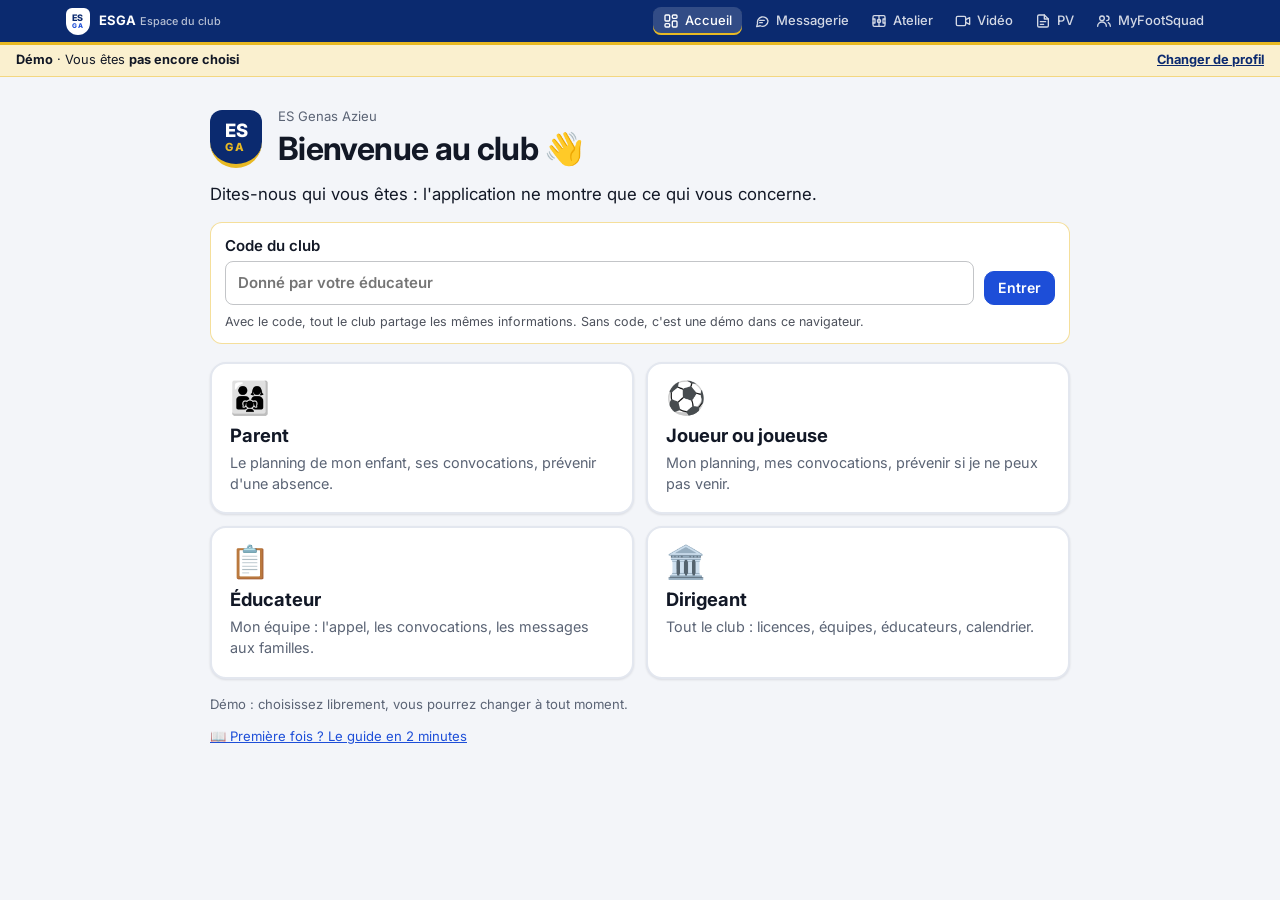
==== index.html @ 2543b4f4 "Convocation générale, sans postes : l'entraîneur les décide le jour même Co-Authored-By: Claude Opus" ====
<!doctype html>
<html lang="fr">
<head>
  <meta charset="utf-8">
  <meta name="viewport" content="width=device-width, initial-scale=1, viewport-fit=cover">
  <meta name="theme-color" content="#0b2a6f">
  <link rel="icon" href="data:image/svg+xml,%3Csvg xmlns=%22http://www.w3.org/2000/svg%22 viewBox=%220 0 64 64%22%3E%3Crect width=%2264%22 height=%2264%22 rx=%2214%22 fill=%22%230b2a6f%22/%3E%3Ctext x=%2232%22 y=%2241%22 font-family=%22Arial%22 font-weight=%22700%22 font-size=%2224%22 fill=%22white%22 text-anchor=%22middle%22%3EES%3C/text%3E%3C/svg%3E">
  <title>ESGA · Console du club</title>
  <script>
    // Anciens liens de la veille des PV (#semaine, #historique, #equipe/U17…) : renvoyés vers le module PV.
    (function () {
      const h = decodeURIComponent(location.hash.slice(1)), [page, id] = h.split("?")[0].split("/");
      const console_ = ["accueil", "bienvenue", "moi", "feuille", "calendrier", "equipes", "equipe", "licencies", "staff", "convocations", "convoc", "parametres"];
      if (h && (!console_.includes(page) || (page === "equipe" && id && !/-\d+$/.test(id)))) location.replace("pv.html" + location.hash);
    })();
  </script>
  <meta name="description" content="ES Genas Azieu : console du club, licenciés, éducateurs, équipes, calendrier, convocations et présences, au même endroit">
  <link rel="preconnect" href="https://fonts.googleapis.com"><link rel="preconnect" href="https://fonts.gstatic.com" crossorigin>
  <link rel="stylesheet" href="https://fonts.googleapis.com/css2?family=Inter:wght@400;500;600;700;800&display=swap">
  <link rel="stylesheet" href="commun/charte.css?v=2026-11-22s">
  <link rel="stylesheet" href="console/style.css?v=2026-11-22a">
  <script src="commun/modules.js?v=2026-11-22s" data-module="console" defer></script>
  <script src="commun/club.js?v=2026-11-22s"></script>
</head>
<body class="chargement">
  <div class="demo-bandeau">
    <span><b id="modeClub">Démo</b> · Vous êtes <b id="quiSuisJe"></b></span>
    <a class="changer-profil" href="#bienvenue">Changer de profil</a>
  </div>
  <div class="console">
    <nav class="menu" id="menu" aria-label="Sections"></nav>
    <main class="contenu" id="contenu" tabindex="-1"></main>
  </div>

  <div class="tiroir-fond" id="tiroirFond" hidden></div>
  <aside class="tiroir" id="tiroir" role="dialog" aria-modal="true" aria-labelledby="tiroirTitre" hidden>
    <header class="tiroir-tete"><h2 id="tiroirTitre"></h2><button class="icone" data-a="fermer" aria-label="Fermer">✕</button></header>
    <div class="tiroir-corps" id="tiroirCorps"></div>
  </aside>
  <div class="toast" id="toast" role="status" hidden></div>

  <script src="console/app.js?v=2026-11-23p"></script>
</body>
</html>
---- commun/charte.css ----
/* Charte graphique commune ESGA — partagée par tous les modules
   (accueil, Lecture des PV, Analyse vidéo, Atelier entraînements).
   Usage dans un module :
     <link rel="stylesheet" href="https://cintractbertrand.github.io/veille-esga-/commun/charte.css">
     <script src="https://cintractbertrand.github.io/veille-esga-/commun/modules.js" data-module="atelier" defer></script>
   Les variables --esga-* sont la référence : chaque module y relie ses propres couleurs.
   Les classes sont préfixées esga- pour ne rien casser dans les modules. */
:root {
  --esga-bleu: #1d4ed8;
  --esga-bleu-600: #1e40af;
  --esga-marine: #0b2a6f;
  --esga-or: #e8b923;
  --esga-or-fonce: #b88a00;
  --esga-vert: #16935f;
  --esga-rouge: #d42f26;
  --esga-fond: #f3f5f9;
  --esga-carte: #ffffff;
  --esga-carte-2: #f8f9fc;
  --esga-texte: #121826;
  --esga-gris: #5b6475;
  --esga-ligne: #e3e7ef;
  --esga-doux: #e8eefc;
  --esga-police: "Inter", system-ui, -apple-system, "Segoe UI", Roboto, sans-serif;
  --esga-rayon: 14px;
  --esga-ombre: 0 1px 2px rgba(16, 24, 40, .05), 0 1px 3px rgba(16, 24, 40, .06);
  --esga-ombre-l: 0 10px 28px rgba(16, 24, 40, .12);
  --esga-degrade: radial-gradient(1200px 400px at 85% -50%, rgba(255,255,255,.18), transparent 60%), linear-gradient(135deg, var(--esga-bleu) 0%, var(--esga-marine) 100%);
}
@media (prefers-color-scheme: dark) {
  :root:not([data-theme="light"]) {
    --esga-fond: #0c111c; --esga-carte: #151b29; --esga-carte-2: #1a2132; --esga-texte: #e9edf5;
    --esga-gris: #98a2b6; --esga-ligne: #263046; --esga-doux: #1a2747;
    --esga-ombre: 0 1px 2px rgba(0, 0, 0, .3); --esga-ombre-l: 0 10px 28px rgba(0, 0, 0, .4);
  }
}
:root[data-theme="dark"] {
  --esga-fond: #0c111c; --esga-carte: #151b29; --esga-carte-2: #1a2132; --esga-texte: #e9edf5;
  --esga-gris: #98a2b6; --esga-ligne: #263046; --esga-doux: #1a2747;
  --esga-ombre: 0 1px 2px rgba(0, 0, 0, .3); --esga-ombre-l: 0 10px 28px rgba(0, 0, 0, .4);
}

/* Bandeau commun : en haut de chaque module, inséré par modules.js */
.esga-bar { position: relative; z-index: 60; background: var(--esga-marine); border-bottom: 3px solid var(--esga-or); color: #fff; font: 500 13px/1.2 var(--esga-police); -webkit-font-smoothing: antialiased; }
.esga-bar * { box-sizing: border-box; }
.esga-bar-in { max-width: 1180px; margin: 0 auto; padding: 0 16px; height: 42px; display: flex; align-items: center; gap: 14px; }
.esga-bar a { color: #fff; text-decoration: none; }
.esga-accueil { display: flex; align-items: center; gap: 9px; font-weight: 700; white-space: nowrap; flex: 0 0 auto; }
.esga-accueil:hover .esga-nom { text-decoration: underline; text-underline-offset: 3px; }
.esga-blason { width: 24px; height: 27px; border-radius: 6px 6px 12px 12px; background: #fff; color: var(--esga-marine); display: inline-flex; flex-direction: column; align-items: center; justify-content: center; font-size: 9px; font-weight: 800; line-height: 1; letter-spacing: .02em; }
.esga-blason small { font-size: 6.5px; letter-spacing: .15em; color: var(--esga-bleu); margin-top: 1px; }
.esga-nom small { font-weight: 500; opacity: .7; margin-left: 4px; }
.esga-mods { display: flex; gap: 2px; margin-left: auto; overflow-x: auto; scrollbar-width: none; }
.esga-mods::-webkit-scrollbar { display: none; }
.esga-mods a { display: inline-flex; align-items: center; gap: 6px; padding: 6px 10px; border-radius: 8px; white-space: nowrap; opacity: .82; transition: background .15s, opacity .15s; }
.esga-mods a:hover { background: rgba(255,255,255,.12); opacity: 1; }
.esga-mods a[aria-current="page"] { background: rgba(255,255,255,.16); opacity: 1; box-shadow: inset 0 -2px 0 var(--esga-or); }
.esga-mods svg { width: 16px; height: 16px; flex: 0 0 auto; }
@media (max-width: 720px) {
  .esga-nom small { display: none; }
  .esga-mods a:not([aria-current="page"]) span { display: none; }
}
@media print { .esga-bar { display: none !important; } }

/* Composants communs (facultatifs) */
.esga-btn { display: inline-flex; align-items: center; justify-content: center; gap: 8px; font: 600 14px/1 var(--esga-police); padding: 11px 16px; border-radius: 10px; border: 1px solid var(--esga-ligne); background: var(--esga-carte); color: var(--esga-texte); text-decoration: none; cursor: pointer; transition: border-color .15s, background .15s, transform .15s; }
.esga-btn:hover { border-color: var(--esga-bleu); }
.esga-btn-primaire { background: var(--esga-bleu); border-color: var(--esga-bleu); color: #fff; }
.esga-btn-primaire:hover { background: var(--esga-bleu-600); border-color: var(--esga-bleu-600); }
.esga-btn-or { background: var(--esga-or); border-color: var(--esga-or); color: #1b1400; }
.esga-btn-or:hover { background: #f1c63a; border-color: #f1c63a; }
.esga-kicker { margin: 0; font-size: .72rem; text-transform: uppercase; letter-spacing: .09em; font-weight: 600; opacity: .8; }
---- console/style.css ----
/* Console du club ESGA — reprend la charte commune (commun/charte.css) */
:root {
  --match: #1d4ed8; --entr: #16935f; --club: #b45309; --annule: #98a2b6;
  --ok: #16935f; --att: #d97706; --ko: #d42f26;
}
@media (prefers-color-scheme: dark) { :root:not([data-theme="light"]) { --match: #5b8cff; --entr: #2fbf7f; --club: #f59e0b; --ok: #2fbf7f; --att: #f59e0b; --ko: #f87171; --annule: #5b6475; } }
:root[data-theme="dark"] { --match: #5b8cff; --entr: #2fbf7f; --club: #f59e0b; --ok: #2fbf7f; --att: #f59e0b; --ko: #f87171; --annule: #5b6475; }

* { box-sizing: border-box; }
html { -webkit-text-size-adjust: 100%; }
body { margin: 0; font: 15px/1.45 var(--esga-police); background: var(--esga-fond); color: var(--esga-texte); -webkit-font-smoothing: antialiased; min-height: 100vh; }
body.chargement .console { opacity: 0; }
button, select, input, textarea { font: inherit; color: inherit; }
[hidden] { display: none !important; }
a { color: var(--esga-bleu); }
.discret { color: var(--esga-gris); }
.petit { font-size: .82rem; }
.icone { background: none; border: 0; cursor: pointer; padding: 6px 8px; border-radius: 8px; color: inherit; font-size: 1rem; }
.icone:hover { background: var(--esga-carte-2); }

.demo-bandeau { display: flex; flex-wrap: wrap; gap: 6px 14px; align-items: center; padding: 6px 16px; background: color-mix(in srgb, var(--esga-or) 22%, var(--esga-carte)); border-bottom: 1px solid color-mix(in srgb, var(--esga-or) 45%, transparent); font-size: .8rem; }
.demo-bandeau > span { flex: 1 1 320px; }
.demo-bandeau label { display: flex; gap: 6px; align-items: center; font-weight: 600; }
.demo-bandeau select { border: 1px solid color-mix(in srgb, var(--esga-or) 60%, transparent); border-radius: 8px; padding: 4px 6px; background: var(--esga-carte); font-size: .84rem; max-width: 260px; font-weight: 600; }

/* Mise en page : menu à gauche, contenu à droite */
.console { display: grid; grid-template-columns: 228px minmax(0, 1fr); max-width: 1320px; margin: 0 auto; min-height: calc(100vh - 80px); transition: opacity .2s; }
.menu { position: sticky; top: 0; align-self: start; padding: 18px 12px; display: flex; flex-direction: column; gap: 2px; }
.menu .profil { padding: 10px 12px 14px; margin-bottom: 6px; border-bottom: 1px solid var(--esga-ligne); }
.menu .profil b { display: block; font-size: .95rem; }
.menu .profil span { font-size: .78rem; color: var(--esga-gris); }
.menu a { display: flex; align-items: center; gap: 10px; padding: 9px 12px; border-radius: 10px; color: var(--esga-texte); text-decoration: none; font-weight: 600; font-size: .92rem; }
.menu a svg { width: 19px; height: 19px; flex: 0 0 auto; color: var(--esga-gris); }
.menu a:hover { background: var(--esga-carte); }
.menu a[aria-current="page"] { background: var(--esga-carte); box-shadow: var(--esga-ombre); color: var(--esga-marine); }
.menu a[aria-current="page"] svg { color: var(--esga-bleu); }
.menu .compte { margin-left: auto; background: var(--esga-rouge); color: #fff; font-size: .7rem; border-radius: 99px; padding: 1px 7px; font-weight: 800; }
.menu .court { display: none; }
.menu .sep { margin: 12px 12px 4px; font-size: .7rem; text-transform: uppercase; letter-spacing: .08em; color: var(--esga-gris); font-weight: 700; }
.menu .ext svg { opacity: .8; }
@media (prefers-color-scheme: dark) { :root:not([data-theme="light"]) .menu a[aria-current="page"] { color: #fff; } }

.contenu { padding: 20px 22px 60px; min-width: 0; outline: none; }
.entete { display: flex; flex-wrap: wrap; align-items: flex-end; gap: 10px 16px; margin-bottom: 16px; }
.entete h1 { margin: 0; font-size: 1.55rem; letter-spacing: -.02em; line-height: 1.15; }
.entete .sous { margin: 2px 0 0; color: var(--esga-gris); font-size: .9rem; }
.entete .actions { margin-left: auto; display: flex; flex-wrap: wrap; gap: 8px; }
.fil-ariane { font-size: .82rem; margin-bottom: 4px; }
.fil-ariane a { text-decoration: none; }

.btn { display: inline-flex; align-items: center; justify-content: center; gap: 7px; font-weight: 600; font-size: .88rem; line-height: 1; padding: 9px 13px; border-radius: 10px; border: 1px solid var(--esga-ligne); background: var(--esga-carte); color: var(--esga-texte); text-decoration: none; cursor: pointer; white-space: nowrap; }
.btn:hover { border-color: var(--esga-bleu); }
.btn.prim { background: var(--esga-bleu); border-color: var(--esga-bleu); color: #fff; }
.btn.prim:hover { background: var(--esga-bleu-600); }
.btn.or { background: var(--esga-or); border-color: var(--esga-or); color: #1b1400; }
.btn.danger { color: var(--ko); }
.btn.danger:hover { border-color: var(--ko); }
.btn.mini { padding: 6px 9px; font-size: .8rem; border-radius: 8px; }
.btn.lien { border: 0; background: none; padding: 4px 2px; color: var(--esga-bleu); }
.btn[disabled] { opacity: .5; cursor: not-allowed; }

.carte { background: var(--esga-carte); border: 1px solid var(--esga-ligne); border-radius: var(--esga-rayon); box-shadow: var(--esga-ombre); padding: 16px 18px; min-width: 0; }
.carte > h2 { margin: 0 0 12px; font-size: 1rem; display: flex; align-items: center; gap: 8px; }
.carte > h2 svg { width: 18px; height: 18px; color: var(--esga-bleu); flex: 0 0 auto; }
.carte > h2 .plus { margin-left: auto; font-size: .82rem; font-weight: 600; }
.grille { display: grid; gap: 14px; }
.g2 { grid-template-columns: repeat(2, minmax(0, 1fr)); }
.g3 { grid-template-columns: repeat(3, minmax(0, 1fr)); }
.g-tb { grid-template-columns: minmax(0, 1.35fr) minmax(0, 1fr); align-items: start; }
@media (max-width: 1050px) { .g3 { grid-template-columns: repeat(2, minmax(0, 1fr)); } .g-tb { grid-template-columns: minmax(0, 1fr); } }

/* Chiffres clés */
.kpis { display: grid; grid-template-columns: repeat(4, minmax(0, 1fr)); gap: 12px; margin-bottom: 14px; }
.kpi { background: var(--esga-carte); border: 1px solid var(--esga-ligne); border-radius: var(--esga-rayon); padding: 14px 16px; box-shadow: var(--esga-ombre); text-decoration: none; color: inherit; display: block; }
.kpi:hover { border-color: var(--esga-bleu); }
.kpi b { display: block; font-size: 1.7rem; letter-spacing: -.02em; line-height: 1.1; }
.kpi span { color: var(--esga-gris); font-size: .84rem; }
.kpi small { display: block; margin-top: 4px; font-size: .78rem; font-weight: 600; }
.kpi small.att { color: var(--att); } .kpi small.ko { color: var(--ko); } .kpi small.ok { color: var(--ok); }

/* À traiter */
.taches { list-style: none; margin: 0; padding: 0; }
.taches li { display: flex; gap: 12px; align-items: center; padding: 10px 0; border-top: 1px solid var(--esga-ligne); }
.taches li:first-child { border-top: 0; padding-top: 0; }
.taches .pt { width: 10px; height: 10px; border-radius: 50%; flex: 0 0 auto; background: var(--att); }
.taches .pt.ko { background: var(--ko); } .taches .pt.ok { background: var(--ok); } .taches .pt.info { background: var(--esga-bleu); }
.taches .tx { flex: 1; min-width: 0; }
.taches .tx small { display: block; color: var(--esga-gris); font-size: .8rem; }
.vide { color: var(--esga-gris); padding: 14px 0; text-align: center; font-size: .9rem; }

/* Agenda (liste d'événements) */
.agenda { list-style: none; margin: 0; padding: 0; }
.agenda .jour { font-size: .74rem; text-transform: uppercase; letter-spacing: .07em; font-weight: 700; color: var(--esga-gris); padding: 12px 0 6px; }
.agenda .jour:first-child { padding-top: 0; }
.evt { display: flex; gap: 12px; align-items: center; width: 100%; text-align: left; padding: 9px 10px; border-radius: 10px; border: 1px solid var(--esga-ligne); background: var(--esga-carte); cursor: pointer; margin-bottom: 6px; border-left: 4px solid var(--c, var(--match)); }
.evt:hover { background: var(--esga-carte-2); }
.evt .h { font-weight: 700; font-size: .86rem; width: 46px; flex: 0 0 auto; font-variant-numeric: tabular-nums; }
.evt .t { flex: 1; min-width: 0; }
.evt .t b { display: block; font-size: .92rem; overflow: hidden; text-overflow: ellipsis; white-space: nowrap; }
.evt .t small { color: var(--esga-gris); font-size: .78rem; display: block; overflow: hidden; text-overflow: ellipsis; white-space: nowrap; }
.evt.annule { opacity: .6; } .evt.annule b { text-decoration: line-through; }
.t-match { --c: var(--match); } .t-entrainement { --c: var(--entr); } .t-reunion, .t-plateau, .t-tournoi, .t-autre, .t-amical { --c: var(--club); }
.t-amical { --c: var(--match); }

.etiq { display: inline-flex; align-items: center; gap: 4px; font-size: .72rem; font-weight: 700; padding: 3px 8px; border-radius: 99px; background: var(--esga-carte-2); border: 1px solid var(--esga-ligne); white-space: nowrap; color: var(--esga-gris); }
.etiq.ok { color: var(--ok); background: color-mix(in srgb, var(--ok) 12%, transparent); border-color: transparent; }
.etiq.att { color: var(--att); background: color-mix(in srgb, var(--att) 14%, transparent); border-color: transparent; }
.etiq.ko { color: var(--ko); background: color-mix(in srgb, var(--ko) 12%, transparent); border-color: transparent; }
.etiq.bleu { color: var(--esga-bleu); background: var(--esga-doux); border-color: transparent; }
.etiq.or { color: #6b4e00; background: color-mix(in srgb, var(--esga-or) 30%, transparent); border-color: transparent; }

/* Équipes */
.equipes { display: grid; grid-template-columns: repeat(auto-fill, minmax(250px, 1fr)); gap: 12px; }
.eq { display: flex; flex-direction: column; gap: 6px; background: var(--esga-carte); border: 1px solid var(--esga-ligne); border-radius: var(--esga-rayon); padding: 14px 16px; color: inherit; text-decoration: none; box-shadow: var(--esga-ombre); position: relative; }
.eq:hover { border-color: var(--esga-bleu); }
.eq h3 { margin: 0; font-size: 1.05rem; display: flex; align-items: center; gap: 8px; }
.eq .l { font-size: .82rem; color: var(--esga-gris); }
.eq .l b { color: var(--esga-texte); font-weight: 600; }
.eq .chiffres { display: flex; gap: 6px; flex-wrap: wrap; margin-top: 4px; }
.groupe-titre { font-size: .78rem; text-transform: uppercase; letter-spacing: .08em; color: var(--esga-gris); font-weight: 700; margin: 20px 0 8px; }
.groupe-titre:first-child { margin-top: 0; }

/* Onglets */
.onglets { display: flex; gap: 2px; border-bottom: 1px solid var(--esga-ligne); margin: 4px 0 16px; overflow-x: auto; scrollbar-width: none; }
.onglets a { padding: 9px 14px; font-weight: 600; font-size: .9rem; color: var(--esga-gris); text-decoration: none; white-space: nowrap; border-bottom: 3px solid transparent; margin-bottom: -1px; }
.onglets a[aria-current="page"] { color: var(--esga-texte); border-color: var(--esga-or); }

/* Tableaux */
.outils-liste { display: flex; flex-wrap: wrap; gap: 8px; align-items: center; margin-bottom: 12px; }
.outils-liste input[type=search] { flex: 1 1 220px; }
.champ, .outils-liste input, .outils-liste select { padding: 8px 11px; border-radius: 10px; border: 1px solid var(--esga-ligne); background: var(--esga-carte); font-size: .88rem; min-width: 0; }
.table-wrap { background: var(--esga-carte); border: 1px solid var(--esga-ligne); border-radius: var(--esga-rayon); overflow: auto; box-shadow: var(--esga-ombre); }
table.liste { width: 100%; border-collapse: collapse; font-size: .88rem; }
.liste th { text-align: left; font-size: .72rem; text-transform: uppercase; letter-spacing: .06em; color: var(--esga-gris); font-weight: 700; padding: 10px 12px; border-bottom: 1px solid var(--esga-ligne); background: var(--esga-carte-2); white-space: nowrap; position: sticky; top: 0; }
.liste td { padding: 9px 12px; border-bottom: 1px solid var(--esga-ligne); white-space: nowrap; }
.liste tr:last-child td { border-bottom: 0; }
.liste tbody tr { cursor: pointer; }
.liste tbody tr:hover td { background: var(--esga-carte-2); }
.liste .num { font-variant-numeric: tabular-nums; color: var(--esga-gris); width: 1%; }
.liste .nom b { font-weight: 600; }
.compteur { font-size: .82rem; color: var(--esga-gris); margin: 8px 2px; }
.jauge { display: inline-flex; align-items: center; gap: 6px; font-variant-numeric: tabular-nums; }
.jauge i { display: inline-block; width: 46px; height: 6px; border-radius: 3px; background: var(--esga-ligne); overflow: hidden; }
.jauge i::after { content: ""; display: block; height: 100%; width: var(--p); background: var(--cj, var(--ok)); }

/* Présences */
.appel { list-style: none; margin: 0; padding: 0; }
.appel li { display: flex; align-items: center; gap: 10px; padding: 8px 0; border-bottom: 1px solid var(--esga-ligne); }
.appel li .n { flex: 1; min-width: 0; }
.appel li .n small { display: block; color: var(--att); font-size: .78rem; font-weight: 600; }
.seg { display: inline-flex; border: 1px solid var(--esga-ligne); border-radius: 9px; overflow: hidden; flex: 0 0 auto; }
.seg button { border: 0; background: var(--esga-carte); padding: 6px 9px; font-size: .78rem; font-weight: 600; cursor: pointer; color: var(--esga-gris); border-left: 1px solid var(--esga-ligne); }
.seg button:first-child { border-left: 0; }
.seg button[aria-pressed="true"].p { background: var(--ok); color: #fff; }
.seg button[aria-pressed="true"].r { background: var(--att); color: #fff; }
.seg button[aria-pressed="true"].e { background: #64748b; color: #fff; }
.seg button[aria-pressed="true"].a { background: var(--ko); color: #fff; }
.matrice td.c { text-align: center; padding: 6px 4px; }
.matrice th.c { text-align: center; padding: 8px 4px; }
.pres { display: inline-block; width: 22px; height: 22px; line-height: 22px; border-radius: 6px; font-size: .72rem; font-weight: 800; color: #fff; text-align: center; }
.pres.present { background: var(--ok); } .pres.retard { background: var(--att); } .pres.excuse { background: #64748b; } .pres.absent { background: var(--ko); } .pres.vide { background: var(--esga-ligne); color: var(--esga-gris); }

/* Calendrier */
.cal-barre { display: flex; flex-wrap: wrap; gap: 8px; align-items: center; margin-bottom: 12px; }
.cal-barre .periode { font-weight: 700; font-size: 1.02rem; margin: 0 6px; min-width: 190px; }
.bascule { display: inline-flex; border: 1px solid var(--esga-ligne); border-radius: 10px; overflow: hidden; background: var(--esga-carte); }
.bascule button { border: 0; background: none; padding: 8px 12px; font-weight: 600; font-size: .84rem; cursor: pointer; color: var(--esga-gris); }
.bascule button[aria-pressed="true"] { background: var(--esga-marine); color: #fff; }
.filtres-types { display: flex; gap: 6px; flex-wrap: wrap; }
.puce { display: inline-flex; align-items: center; gap: 6px; border: 1px solid var(--esga-ligne); border-radius: 99px; padding: 5px 11px; font-size: .8rem; font-weight: 600; cursor: pointer; background: var(--esga-carte); }
.puce::before { content: ""; width: 9px; height: 9px; border-radius: 50%; background: var(--c); }
.puce[aria-pressed="false"] { opacity: .45; }
.semaine { display: grid; grid-template-columns: repeat(7, minmax(0, 1fr)); gap: 8px; }
.sj { background: var(--esga-carte); border: 1px solid var(--esga-ligne); border-radius: 12px; padding: 8px; min-height: 160px; min-width: 0; }
.sj.auj { border-color: var(--esga-or); box-shadow: inset 0 3px 0 var(--esga-or); }
.sj .tete { font-size: .76rem; font-weight: 700; color: var(--esga-gris); text-transform: uppercase; letter-spacing: .05em; margin-bottom: 6px; display: flex; justify-content: space-between; }
.sj .tete b { color: var(--esga-texte); font-size: .95rem; }
.sj .evt { padding: 6px 7px; margin-bottom: 5px; display: block; }
.sj .evt .h { width: auto; font-size: .74rem; display: block; color: var(--esga-gris); }
.sj .evt .t b { font-size: .8rem; white-space: normal; line-height: 1.25; }
.sj .evt .t small { font-size: .72rem; }
.mois { display: grid; grid-template-columns: repeat(7, minmax(0, 1fr)); border: 1px solid var(--esga-ligne); border-radius: 12px; overflow: hidden; background: var(--esga-ligne); gap: 1px; }
.mois .jn { background: var(--esga-carte-2); font-size: .72rem; font-weight: 700; text-transform: uppercase; color: var(--esga-gris); padding: 6px 8px; }
.mc { background: var(--esga-carte); min-height: 98px; padding: 5px 6px; min-width: 0; cursor: pointer; }
.mc.hors { background: var(--esga-carte-2); color: var(--esga-gris); }
.mc.auj .d { background: var(--esga-or); color: #1b1400; border-radius: 99px; padding: 0 6px; }
.mc .d { font-size: .8rem; font-weight: 700; display: inline-block; margin-bottom: 3px; }
.mc .m { display: block; font-size: .72rem; line-height: 1.25; padding: 2px 5px; border-radius: 5px; margin-bottom: 2px; overflow: hidden; text-overflow: ellipsis; white-space: nowrap; background: color-mix(in srgb, var(--c) 14%, transparent); color: var(--esga-texte); border-left: 3px solid var(--c); }
.mc .m.annule { text-decoration: line-through; opacity: .6; }
.mc .plus { font-size: .7rem; color: var(--esga-gris); font-weight: 600; padding-left: 4px; }

/* Convocation */
.convoc { display: grid; grid-template-columns: minmax(0, 1fr) minmax(300px, 400px); gap: 14px; align-items: start; }
.sel-joueurs { list-style: none; margin: 0; padding: 0; }
.sel-joueurs li label { display: flex; align-items: center; gap: 10px; padding: 8px 6px; border-bottom: 1px solid var(--esga-ligne); cursor: pointer; border-radius: 6px; }
.sel-joueurs li label:hover { background: var(--esga-carte-2); }
.sel-joueurs input { width: 18px; height: 18px; accent-color: var(--esga-bleu); }
.sel-joueurs .n { flex: 1; min-width: 0; }
.sel-joueurs .n small { display: block; font-size: .78rem; color: var(--esga-gris); }
.sel-joueurs .num { width: 26px; height: 26px; border-radius: 50%; background: var(--esga-doux); color: var(--esga-marine); font-weight: 800; font-size: .78rem; display: inline-flex; align-items: center; justify-content: center; flex: 0 0 auto; }
.apercu { white-space: pre-wrap; font-size: .86rem; background: var(--esga-carte-2); border: 1px solid var(--esga-ligne); border-radius: 10px; padding: 12px; max-height: 320px; overflow: auto; }
.statut-convoc { display: flex; gap: 10px; align-items: center; padding: 10px 12px; border-radius: 10px; margin-bottom: 12px; font-size: .88rem; background: color-mix(in srgb, var(--ok) 12%, transparent); }
.statut-convoc.att { background: color-mix(in srgb, var(--att) 14%, transparent); }

/* Formulaires (tiroir) */
.tiroir-fond { position: fixed; inset: 0; background: rgba(8, 15, 30, .42); z-index: 80; }
.tiroir { position: fixed; top: 0; right: 0; bottom: 0; width: min(480px, 100%); background: var(--esga-carte); z-index: 81; display: flex; flex-direction: column; box-shadow: -10px 0 30px rgba(0,0,0,.18); animation: entre .18s ease-out; }
@keyframes entre { from { transform: translateX(30px); opacity: 0; } }
.tiroir-tete { display: flex; align-items: center; gap: 10px; padding: 14px 18px; border-bottom: 1px solid var(--esga-ligne); }
.tiroir-tete h2 { margin: 0; font-size: 1.1rem; flex: 1; }
.tiroir-corps { flex: 1; overflow-y: auto; padding: 16px 18px 24px; }
.form { display: grid; gap: 12px; }
.form .ligne { display: grid; grid-template-columns: 1fr 1fr; gap: 10px; }
.form .ligne3 { display: grid; grid-template-columns: 1fr 1fr 1fr; gap: 10px; }
.form label { display: grid; gap: 4px; font-size: .8rem; font-weight: 600; color: var(--esga-gris); }
.form input, .form select, .form textarea { padding: 9px 11px; border-radius: 10px; border: 1px solid var(--esga-ligne); background: var(--esga-carte); font-size: .92rem; color: var(--esga-texte); font-weight: 400; width: 100%; }
.form input:focus, .form select:focus, .form textarea:focus, .champ:focus { outline: 2px solid color-mix(in srgb, var(--esga-bleu) 45%, transparent); outline-offset: 0; border-color: var(--esga-bleu); }
.form textarea { min-height: 80px; resize: vertical; }
.form fieldset { border: 1px solid var(--esga-ligne); border-radius: 12px; padding: 10px 12px 12px; margin: 0; display: grid; gap: 10px; }
.form legend { font-size: .76rem; font-weight: 700; text-transform: uppercase; letter-spacing: .06em; color: var(--esga-gris); padding: 0 4px; }
.form .cases { display: flex; flex-wrap: wrap; gap: 6px; }
.form .cases label { display: inline-flex; flex-direction: row; align-items: center; gap: 6px; font-weight: 600; color: var(--esga-texte); border: 1px solid var(--esga-ligne); border-radius: 99px; padding: 5px 10px; font-size: .8rem; cursor: pointer; }
.form .cases input { width: auto; }
.form .pied { display: flex; gap: 8px; justify-content: flex-end; flex-wrap: wrap; margin-top: 6px; }
.form .pied .gauche { margin-right: auto; }
.aide { font-size: .8rem; color: var(--esga-gris); margin: 0; font-weight: 400; }
.alerte { font-size: .84rem; padding: 9px 12px; border-radius: 10px; background: color-mix(in srgb, var(--att) 14%, transparent); }
.alerte.ko { background: color-mix(in srgb, var(--ko) 12%, transparent); }
.alerte.info { background: var(--esga-doux); }
.fiche-tete { display: flex; gap: 12px; align-items: center; margin-bottom: 14px; }
.avatar { width: 48px; height: 48px; border-radius: 50%; display: inline-flex; align-items: center; justify-content: center; color: #fff; font-weight: 800; flex: 0 0 auto; background: var(--esga-marine); }
.detail { display: grid; grid-template-columns: auto 1fr; gap: 6px 14px; font-size: .9rem; margin: 0 0 14px; }
.detail dt { color: var(--esga-gris); }
.detail dd { margin: 0; }

/* Staff */
.personnes { display: grid; grid-template-columns: repeat(auto-fill, minmax(260px, 1fr)); gap: 12px; }
.pers { display: flex; gap: 12px; align-items: flex-start; background: var(--esga-carte); border: 1px solid var(--esga-ligne); border-radius: var(--esga-rayon); padding: 14px; cursor: pointer; text-align: left; box-shadow: var(--esga-ombre); width: 100%; }
.pers:hover { border-color: var(--esga-bleu); }
.pers .avatar { width: 42px; height: 42px; font-size: .9rem; }
.pers b { display: block; }
.pers small { display: block; color: var(--esga-gris); font-size: .8rem; }
.pers .chips { display: flex; flex-wrap: wrap; gap: 4px; margin-top: 6px; }

.modules { display: grid; grid-template-columns: repeat(auto-fill, minmax(180px, 1fr)); gap: 10px; }
.module { display: flex; gap: 10px; align-items: center; padding: 11px 12px; border: 1px solid var(--esga-ligne); border-radius: 12px; text-decoration: none; color: inherit; background: var(--esga-carte); font-weight: 600; font-size: .88rem; }
.module:hover { border-color: var(--esga-bleu); }
.module svg { width: 20px; height: 20px; color: var(--esga-bleu); flex: 0 0 auto; }
.module small { display: block; font-weight: 400; color: var(--esga-gris); font-size: .76rem; }

.toast { position: fixed; left: 50%; bottom: 24px; transform: translateX(-50%); background: var(--esga-marine); color: #fff; padding: 10px 16px; border-radius: 10px; font-size: .9rem; font-weight: 600; z-index: 99; box-shadow: var(--esga-ombre-l); max-width: calc(100% - 32px); }

/* Mobile : menu en barre du bas */
@media (max-width: 820px) {
  .console { grid-template-columns: minmax(0, 1fr); }
  .menu { position: fixed; top: auto; bottom: 0; left: 0; right: 0; z-index: 70; flex-direction: row; padding: 4px 4px calc(4px + env(safe-area-inset-bottom)); background: var(--esga-carte); border-top: 1px solid var(--esga-ligne); overflow-x: auto; scrollbar-width: none; gap: 0; }
  .menu .profil, .menu .sep, .menu .ext, .menu .long { display: none; }
  .menu .court { display: inline; }
  .menu a { flex: 1 0 auto; flex-direction: column; gap: 2px; font-size: .66rem; padding: 6px 8px; position: relative; }
  .menu a[aria-current="page"] { box-shadow: none; background: var(--esga-doux); }
  .menu .compte { position: absolute; top: 2px; right: 6px; font-size: .62rem; padding: 0 5px; }
  .contenu { padding: 16px 16px 96px; }
  .entete h1 { font-size: 1.3rem; }
  .entete .actions { margin-left: 0; width: 100%; }
  .kpis { grid-template-columns: repeat(2, minmax(0, 1fr)); }
  .g2, .g3 { grid-template-columns: minmax(0, 1fr); }
  .convoc { grid-template-columns: minmax(0, 1fr); }
  .semaine { grid-template-columns: minmax(0, 1fr); }
  .sj { min-height: 0; }
  .sj.vide-j { display: none; }
  .mc { min-height: 58px; padding: 3px; }
  .mc .m { font-size: 0; height: 6px; padding: 0; margin: 1px 0; border-left: 0; background: var(--c); }
  .mc .plus { display: none; }
  .cal-barre .periode { min-width: 0; flex: 1 1 100%; order: -1; margin: 0; }
  .liste .cache-m { display: none; }
  .form .ligne3 { grid-template-columns: 1fr 1fr; }
}
@media print {
  .demo-bandeau, .menu, .entete .actions, .tiroir, .tiroir-fond, .no-print { display: none !important; }
  .console { display: block; } .contenu { padding: 0; } .carte { box-shadow: none; }
}

/* ---------- Bienvenue : qui êtes-vous ? ---------- */
body.choix .console { grid-template-columns: minmax(0, 1fr); }
body.choix .menu { display: none; }
.changer-profil { font-weight: 700; color: var(--esga-marine); }
.menu .changer { display: inline-block; margin-top: 6px; font-size: .78rem; font-weight: 600; }
.bienvenue { max-width: 860px; margin: 10px auto 0; }
.bv-tete { display: flex; gap: 16px; align-items: center; margin-bottom: 8px; }
.bv-tete h1 { margin: 0; font-size: clamp(1.5rem, 4vw, 2rem); letter-spacing: -.02em; }
.crest { flex: 0 0 auto; width: 52px; height: 58px; border-radius: 13px 13px 28px 28px; background: var(--esga-marine); color: #fff; display: inline-flex; flex-direction: column; align-items: center; justify-content: center; font-weight: 800; font-size: 1.15rem; line-height: 1; border-bottom: 4px solid var(--esga-or); }
.crest small { font-size: .7rem; letter-spacing: .2em; color: var(--esga-or); margin-top: 3px; }
.bv-intro { font-size: 1.05rem; margin: 10px 0 16px; }
.roles { display: grid; grid-template-columns: repeat(2, minmax(0, 1fr)); gap: 12px; margin-bottom: 16px; }
.role { display: flex; flex-direction: column; align-items: flex-start; gap: 4px; text-align: left; padding: 18px; border-radius: 16px; border: 2px solid var(--esga-ligne); background: var(--esga-carte); cursor: pointer; box-shadow: var(--esga-ombre); transition: border-color .15s, transform .15s; }
.role:hover, .role:focus-visible { border-color: var(--esga-bleu); transform: translateY(-2px); }
.role .emoji { font-size: 2rem; line-height: 1; margin-bottom: 4px; }
.role b { font-size: 1.15rem; }
.role span:last-child { color: var(--esga-gris); font-size: .9rem; }
.champ.grand { width: 100%; font-size: 1.05rem; padding: 13px 16px; border-radius: 12px; margin-bottom: 10px; }
.puces-equipes { display: flex; flex-wrap: wrap; gap: 6px; margin-bottom: 14px; }
.puce-eq { border: 1px solid var(--esga-ligne); background: var(--esga-carte); border-radius: 99px; padding: 6px 12px; font-weight: 600; font-size: .84rem; cursor: pointer; }
.puce-eq[aria-pressed="true"] { background: var(--esga-marine); border-color: var(--esga-marine); color: #fff; }
.choix-liste { display: grid; grid-template-columns: repeat(auto-fill, minmax(230px, 1fr)); gap: 10px; }
.choix-liste .pers { align-items: center; }

/* ---------- Espace parent / joueur ---------- */
.moi .carte > h2 { font-size: 1.05rem; }
.gros { font-size: 1.15rem; font-weight: 700; margin: 0 0 2px; }
.reponse-match { display: grid; grid-template-columns: repeat(3, minmax(0, 1fr)); gap: 8px; }
.rep { padding: 14px 6px; border-radius: 12px; border: 2px solid var(--esga-ligne); background: var(--esga-carte); font-weight: 700; font-size: 1rem; cursor: pointer; }
.rep.ok[aria-pressed="true"] { background: var(--ok); border-color: var(--ok); color: #fff; }
.rep.att[aria-pressed="true"] { background: var(--att); border-color: var(--att); color: #fff; }
.rep.ko[aria-pressed="true"] { background: var(--ko); border-color: var(--ko); color: #fff; }
.ents { list-style: none; margin: 0; padding: 0; }
.ent { display: flex; flex-wrap: wrap; align-items: center; gap: 8px; padding: 10px 0; border-bottom: 1px solid var(--esga-ligne); }
.ent:last-child { border-bottom: 0; }
.ent .q { flex: 1 1 180px; min-width: 0; }
.ent .q small { display: block; color: var(--esga-gris); font-size: .8rem; }
.ent.annule .q { opacity: .55; text-decoration: line-through; }
.etat-abs { font-size: .8rem; font-weight: 700; color: var(--att); }
.contact { display: flex; align-items: center; gap: 10px; padding: 6px 0; }
.contact .avatar { width: 40px; height: 40px; font-size: .85rem; }
.contact > span:not(.avatar) { flex: 1; min-width: 0; }
.contact small { display: block; color: var(--esga-gris); font-size: .78rem; }
.motifs label { padding: 9px 13px; font-size: .9rem; }
.motifs label:has(input:checked) { background: var(--esga-marine); border-color: var(--esga-marine); color: #fff; }
.motifs input { position: absolute; opacity: 0; pointer-events: none; }

/* Appel : mots entiers, la ligne passe en dessous sur téléphone */
.appel li { flex-wrap: wrap; }
.appel li .n { flex: 1 1 160px; }
.seg button { padding: 8px 10px; font-size: .8rem; }
@media (max-width: 820px) {
  .roles { grid-template-columns: minmax(0, 1fr); }
  .role { flex-direction: row; flex-wrap: wrap; align-items: center; column-gap: 12px; padding: 14px; }
  .role .emoji { font-size: 1.6rem; margin: 0; }
  .role span:last-child { flex-basis: 100%; }
  .appel .seg { width: 100%; display: grid; grid-template-columns: repeat(4, 1fr); }
}

/* ---------- Matchs : étapes sondage → convocation ---------- */
.matchs { display: grid; grid-template-columns: repeat(auto-fill, minmax(330px, 1fr)); gap: 12px; }
.match-carte { display: flex; flex-direction: column; gap: 8px; }
.mc-tete { display: flex; gap: 12px; align-items: flex-start; margin-bottom: 4px; }
.mc-tete > span:last-child { min-width: 0; }
.mc-tete b { display: block; }
.mc-tete small { color: var(--esga-gris); font-size: .8rem; }
.mc-tete .date { flex: 0 0 auto; width: 50px; text-align: center; border-radius: 10px; background: var(--esga-marine); color: #fff; padding: 5px 0; line-height: 1.1; }
.mc-tete .date b { font-size: .66rem; text-transform: uppercase; letter-spacing: .06em; color: var(--esga-or); }
.mc-tete .date span { display: block; font-size: 1.3rem; font-weight: 800; }
.mc-tete .date small { color: #fff; opacity: .8; font-size: .68rem; }
.etape { display: flex; align-items: center; gap: 10px; padding: 9px 10px; border: 1px dashed var(--esga-ligne); border-radius: 10px; }
.etape.fait { border-style: solid; background: color-mix(in srgb, var(--ok) 8%, transparent); border-color: color-mix(in srgb, var(--ok) 30%, transparent); }
.etape .num { width: 24px; height: 24px; border-radius: 50%; background: var(--esga-doux); color: var(--esga-marine); font-weight: 800; font-size: .8rem; display: inline-flex; align-items: center; justify-content: center; flex: 0 0 auto; }
.etape.fait .num { background: var(--ok); color: #fff; }
.etape .txt { flex: 1; min-width: 0; }
.etape .txt b { display: block; font-size: .9rem; }
.etape .txt small { color: var(--esga-gris); font-size: .8rem; }
.etape .v { color: var(--ok); font-weight: 700; } .etape .o { color: var(--att); font-weight: 700; } .etape .r { color: var(--ko); font-weight: 700; }
.score { display: inline-block; font-weight: 800; font-variant-numeric: tabular-nums; padding: 2px 9px; border-radius: 7px; background: var(--esga-carte-2); border: 1px solid var(--esga-ligne); }
.score.ok { background: color-mix(in srgb, var(--ok) 15%, transparent); color: var(--ok); border-color: transparent; }
.score.ko { background: color-mix(in srgb, var(--ko) 12%, transparent); color: var(--ko); border-color: transparent; }
.dernier { margin: 12px 0 0; padding-top: 10px; border-top: 1px solid var(--esga-ligne); }

/* ---------- Feuille de match ---------- */
.tableau-score { display: flex; align-items: center; justify-content: center; gap: 14px; margin-bottom: 14px; flex-wrap: wrap; }
.equipe-score { display: flex; align-items: center; gap: 12px; font-size: 1.05rem; }
.tiret { font-size: 1.6rem; font-weight: 800; color: var(--esga-gris); }
.cpt { display: inline-flex; align-items: center; gap: 4px; }
.cpt small { font-size: .7rem; color: var(--esga-gris); margin-right: 2px; }
.cpt button { width: 32px; height: 32px; border-radius: 9px; border: 1px solid var(--esga-ligne); background: var(--esga-carte); font-size: 1.1rem; font-weight: 700; cursor: pointer; line-height: 1; }
.cpt button:hover { border-color: var(--esga-bleu); }
.cpt b { min-width: 22px; text-align: center; font-variant-numeric: tabular-nums; }
.cpt.grand button { width: 40px; height: 40px; font-size: 1.3rem; }
.cpt.grand b { font-size: 2rem; min-width: 36px; }
.feuille { list-style: none; margin: 0; padding: 0; }
.feuille li { display: flex; flex-wrap: wrap; align-items: center; gap: 8px 14px; padding: 8px 0; border-bottom: 1px solid var(--esga-ligne); }
.feuille li.pas-joue .n, .feuille li.pas-joue .compteurs { opacity: .45; }
.feuille .joue { display: flex; align-items: center; gap: 10px; flex: 1 1 200px; min-width: 0; cursor: pointer; }
.feuille .joue input { width: 20px; height: 20px; accent-color: var(--esga-bleu); }
.feuille .num { width: 26px; height: 26px; border-radius: 50%; background: var(--esga-doux); color: var(--esga-marine); font-weight: 800; font-size: .78rem; display: inline-flex; align-items: center; justify-content: center; flex: 0 0 auto; }
.feuille .n small { display: block; font-size: .76rem; color: var(--esga-gris); }
.compteurs { display: flex; gap: 14px; }

/* ---------- Fiche joueur : bilan de la saison ---------- */
.bilan { display: grid; grid-template-columns: repeat(4, minmax(0, 1fr)); gap: 8px; margin-bottom: 6px; }
.bilan div { background: var(--esga-carte-2); border: 1px solid var(--esga-ligne); border-radius: 10px; padding: 8px; text-align: center; }
.bilan b { display: block; font-size: 1.35rem; letter-spacing: -.02em; }
.bilan span { font-size: .72rem; color: var(--esga-gris); }
.hist { list-style: none; margin: 0 0 6px; padding: 0; }
.hist li { display: flex; align-items: center; gap: 8px; padding: 6px 0; border-bottom: 1px solid var(--esga-ligne); font-size: .86rem; flex-wrap: wrap; }
.hist li a { flex: 1 1 180px; display: flex; gap: 8px; align-items: center; color: inherit; text-decoration: none; min-width: 0; }
.hist li a:hover span:first-child { text-decoration: underline; }
.hist .et { display: inline-flex; gap: 4px; flex-wrap: wrap; }
.pastilles { display: flex; gap: 4px; flex-wrap: wrap; }
details.modifier { margin-top: 16px; border-top: 1px solid var(--esga-ligne); padding-top: 12px; }
details.modifier summary { cursor: pointer; font-weight: 700; color: var(--esga-bleu); margin-bottom: 12px; }
@media (max-width: 820px) { .compteurs { width: 100%; justify-content: flex-end; } .matchs { grid-template-columns: minmax(0, 1fr); } }
@media (max-width: 820px) {
  .tableau-score { flex-direction: column; align-items: stretch; gap: 8px; }
  .tableau-score .tiret { display: none; }
  .equipe-score { justify-content: space-between; }
  .equipe-score:last-child { flex-direction: row-reverse; }
}

/* séance préparée dans l'Atelier */
.seance { border: 1px solid var(--esga-ligne); border-left: 4px solid var(--esga-or); border-radius: 10px; padding: 10px 12px; margin: 12px 0; background: color-mix(in srgb, var(--esga-or) 7%, transparent); font-size: .9rem; }
.seance.vide-s { display: flex; gap: 8px; align-items: center; flex-wrap: wrap; border-left-color: var(--esga-ligne); background: none; }
.seance.vide-s .btn { margin-left: auto; }
.seance .st { margin: 0; display: flex; gap: 6px; align-items: baseline; flex-wrap: wrap; }
.seance .st small { color: var(--esga-gris); }
.seance ol { margin: 8px 0 0; padding-left: 20px; }
.seance li { margin: 2px 0; }
.seance li small { color: var(--esga-gris); margin-left: 4px; }
.seance li .nt { display: block; margin-left: 0; }
.seance .sa { margin: 8px 0 0; display: flex; gap: 8px; flex-wrap: wrap; align-items: center; }
.suivantes { list-style: none; margin: 0; padding: 0; font-size: .85rem; }
.suivantes li { margin: 2px 0; }

/* vidéos : séquences envoyées */
.ligne-btn { display: flex; gap: 8px; }
.ligne-btn input { flex: 1; }
details.envoyer { margin: 12px 0 0; }
details.envoyer > summary { list-style: none; display: inline-flex; }
details.envoyer > summary::-webkit-details-marker { display: none; }
details.envoyer[open] > summary { margin-bottom: 10px; }
.joueurs-envoi { display: grid; grid-template-columns: repeat(auto-fill, minmax(110px, 1fr)); gap: 4px; margin-top: 6px; }
fieldset label.tout { display: inline-flex; gap: 6px; margin-right: 14px; font-weight: 600; }
.envois { list-style: none; margin: 0; padding: 0; display: flex; flex-direction: column; gap: 8px; }
.envoi { display: flex; gap: 10px; align-items: center; }
.envoi .q { flex: 1; min-width: 0; display: flex; flex-direction: column; }
.envoi .q small { color: var(--esga-gris); }
.envoi .q .nt { font-style: italic; }
.envoi .vign { flex: none; width: 44px; height: 32px; border-radius: 8px; display: grid; place-items: center; background: var(--esga-marine); color: #fff; text-decoration: none; font-size: .8rem; }
.envoi .vign.bien { background: var(--esga-vert); }
.envoi .vign.corriger { background: var(--esga-rouge); }

/* convocation : limite par format */
.convoc label.exception { display: flex; gap: 8px; align-items: center; margin: 0 0 10px; padding: 8px 10px; border-radius: 8px; background: var(--esga-carte-2); font-size: .88rem; font-weight: 600; }
.score { white-space: nowrap; }
.liste .seul-m { display: none; }
@media (max-width: 820px) { .liste .seul-m { display: inline-block; margin-top: 4px; } }

/* matchs à préparer (accueil coach) */
.a-preparer { margin-bottom: 14px; }
.a-preparer ul { list-style: none; margin: 0; padding: 0; }
.a-preparer li { display: flex; flex-wrap: wrap; gap: 6px 10px; align-items: center; padding: 10px 0; border-top: 1px solid var(--esga-ligne); }
.a-preparer .quand { flex: 0 0 120px; }
.a-preparer .qui { flex: 1 1 220px; }
.a-preparer .etat { flex: 1 1 auto; }
.a-preparer li:first-child { border-top: 0; }
.a-preparer li.du { background: color-mix(in srgb, var(--esga-or) 12%, transparent); border-radius: 10px; padding: 10px; }
.a-preparer .quand { text-align: left; }
.a-preparer .qui { display: flex; flex-direction: column; min-width: 0; }
.a-preparer .qui small { color: var(--esga-gris); }
.a-preparer .etat { display: flex; gap: 8px; align-items: center; flex-wrap: wrap; justify-content: flex-end; }
.a-preparer .rappel { display: inline-flex; gap: 6px; align-items: center; color: var(--esga-gris); }
.a-preparer .rappel input { padding: 3px 6px; font: inherit; border: 1px solid var(--esga-ligne); border-radius: 6px; }
.a-preparer .rappel-du { font-weight: 700; color: var(--esga-or-fonce); }
@media (max-width: 820px) { .a-preparer .quand, .a-preparer .qui, .a-preparer .etat { flex: 1 1 100%; } .a-preparer .etat { justify-content: flex-start; } }

/* code du club (accueil et réglages) */
.code-club { display: flex; flex-wrap: wrap; gap: 8px 10px; align-items: flex-end; margin: 0 0 18px; padding: 12px 14px; border-radius: 12px; background: var(--esga-carte); border: 1px solid color-mix(in srgb, var(--esga-or) 45%, transparent); }
.code-club label { display: flex; flex-direction: column; gap: 4px; font-weight: 600; flex: 1 1 200px; }
.code-club input { font: inherit; padding: 10px 12px; border-radius: 8px; border: 1px solid color-mix(in srgb, currentColor 25%, transparent); background: transparent; color: inherit; }
.code-club small { flex: 1 1 100%; opacity: .75; }
.code-club.ok { align-items: center; }
body.en-ligne .demo-bandeau { background: color-mix(in srgb, #2e9e5b 14%, var(--esga-carte)); border-bottom-color: color-mix(in srgb, #2e9e5b 40%, transparent); }

/* Accueil du coach : matchs du week-end, PV de la catégorie ; espace famille : plusieurs matchs */
.weekend { border-top: 3px solid var(--esga-or); }
.weekend h2 .etiq { margin-left: 6px; }
.a-preparer .dernier { margin: 10px 0 0; }
.a-preparer .btn.lien { text-decoration: underline; }
.pv-eq .taches small b { font-weight: 700; }
hr.sep-match { border: 0; border-top: 1px dashed var(--esga-ligne); margin: 16px 0; }

/* Agenda replié (coach de plusieurs équipes) */
details.repli > summary { cursor: pointer; list-style: none; font-weight: 700; font-size: 1rem; display: flex; align-items: center; gap: 8px; }
details.repli > summary::-webkit-details-marker { display: none; }
details.repli > summary::after { content: "›"; margin-left: auto; transition: transform .15s; font-size: 1.2rem; color: var(--esga-gris); }
details.repli[open] > summary { margin-bottom: 10px; }
details.repli[open] > summary::after { transform: rotate(90deg); }

/* ---------- récapitulatif depuis la dernière visite (coach et dirigeant) ---------- */
.recap { background: var(--esga-carte); border: 1px solid var(--esga-ligne); border-radius: var(--esga-rayon); box-shadow: var(--esga-ombre); margin: 0 0 16px; overflow: hidden; }
.recap-tete { display: flex; gap: 12px; align-items: center; justify-content: space-between; flex-wrap: wrap; padding: 14px 18px; background: var(--esga-degrade); color: #fff; border-bottom: 3px solid var(--esga-or); }
.recap-tete h2 { margin: 0; font-size: 1.05rem; }
.recap-tete p { margin: 2px 0 0; font-size: .9rem; opacity: .92; }
.recap-actions { display: flex; gap: 8px; align-items: center; flex-wrap: wrap; }
.recap-periode { border: 1px solid rgba(255,255,255,.35); background: rgba(255,255,255,.12); color: #fff; border-radius: 8px; padding: 6px 8px; font: inherit; font-size: .82rem; font-weight: 600; }
.recap-periode option { color: #121826; }
.vide-recap .recap-tete { border-bottom: 0; }
.recap-puces { display: flex; gap: 8px; flex-wrap: wrap; padding: 12px 18px 0; }
.recap-puce { display: inline-flex; align-items: center; gap: 6px; border: 1px solid var(--esga-ligne); background: var(--esga-carte-2); border-radius: 999px; padding: 6px 11px; font: inherit; font-size: .82rem; color: var(--esga-texte); cursor: pointer; }
.recap-puce:hover { border-color: var(--esga-or); }
.recap-puce svg { width: 15px; height: 15px; color: var(--esga-bleu); }
.recap-puce b { color: var(--esga-marine); }
.recap-grille { display: grid; grid-template-columns: repeat(2, minmax(0, 1fr)); gap: 0 22px; padding: 6px 18px 14px; }
.recap-bloc { padding-top: 12px; min-width: 0; scroll-margin-top: 70px; }
.recap-bloc h3 { display: flex; align-items: center; gap: 7px; margin: 0 0 8px; font-size: .9rem; color: var(--esga-marine); }
.recap-bloc h3 svg { width: 16px; height: 16px; color: var(--esga-or-fonce); }
.recap-bloc .taches li { padding: 8px 0; }
.recap-bloc .taches .tx small { overflow-wrap: anywhere; }
.recap-bloc details summary { list-style: none; margin-top: 4px; }
.recap-bloc details summary::-webkit-details-marker { display: none; }
@media (prefers-color-scheme: dark) { :root:not([data-theme="light"]) .recap-puce b, :root:not([data-theme="light"]) .recap-bloc h3 { color: var(--esga-texte); } }
:root[data-theme="dark"] .recap-puce b, :root[data-theme="dark"] .recap-bloc h3 { color: var(--esga-texte); }
@media (max-width: 820px) { .recap-grille { grid-template-columns: minmax(0, 1fr); padding: 4px 14px 12px; } .recap-tete { padding: 12px 14px; } .recap-puces { padding: 10px 14px 0; } }

/* Convoqués en tuiles (accueil famille, coach, dirigeant) */
.convoques { margin-bottom: 14px; }
.convoques .cq + .cq { border-top: 1px solid var(--esga-ligne); margin-top: 12px; padding-top: 12px; }
.cq-tete { display: flex; align-items: center; gap: 12px; list-style: none; }
summary.cq-tete { cursor: pointer; } summary.cq-tete::-webkit-details-marker { display: none; }
summary.cq-tete::after { content: "▾"; color: var(--esga-gris); margin-left: 4px; transition: transform .15s; }
details.cq:not([open]) summary.cq-tete::after { transform: rotate(-90deg); }
.cq-date { display: flex; flex-direction: column; align-items: center; justify-content: center; width: 48px; flex: 0 0 48px; padding: 4px 0; border-radius: 10px; background: var(--esga-marine); color: #fff; line-height: 1.05; text-transform: capitalize; }
.cq-date b { font-size: .68rem; font-weight: 700; opacity: .85; } .cq-date span { font-size: 1.25rem; font-weight: 800; } .cq-date small { font-size: .66rem; opacity: .85; }
.cq-titre { flex: 1 1 auto; min-width: 0; } .cq-titre b { display: block; } .cq-titre small { color: var(--esga-gris); font-size: .8rem; }
.tuiles-j { list-style: none; margin: 12px 0 0; padding: 0; display: grid; grid-template-columns: repeat(auto-fill, minmax(104px, 1fr)); gap: 8px; }
.tuile-j { display: flex; flex-direction: column; align-items: center; text-align: center; gap: 2px; padding: 10px 6px 8px; border: 1px solid var(--esga-ligne); border-radius: 12px; background: var(--esga-carte-2); min-width: 0; }
.tuile-j[role="button"] { cursor: pointer; } .tuile-j[role="button"]:hover, .tuile-j[role="button"]:focus-visible { border-color: var(--esga-bleu); outline: none; }
.tuile-j .num { width: 34px; height: 34px; border-radius: 50%; display: inline-flex; align-items: center; justify-content: center; background: var(--esga-marine); color: #fff; font-weight: 800; font-size: .9rem; margin-bottom: 4px; }
.tuile-j b { font-size: .86rem; max-width: 100%; overflow: hidden; text-overflow: ellipsis; white-space: nowrap; }
.tuile-j small { font-size: .72rem; color: var(--esga-gris); max-width: 100%; overflow: hidden; text-overflow: ellipsis; white-space: nowrap; min-height: 1em; }
.tuile-j.moi { border-color: var(--esga-or); background: color-mix(in srgb, var(--esga-or) 18%, var(--esga-carte)); }
.tuile-j.moi .num { background: var(--esga-or); color: #1b1400; }
.tuile-j.abs { opacity: .6; } .tuile-j.abs b { text-decoration: line-through; } .tuile-j.abs small { color: var(--ko); font-weight: 700; }
.cq-pied { margin: 8px 0 0; text-align: right; }
@media (max-width: 820px) { .tuiles-j { grid-template-columns: repeat(auto-fill, minmax(86px, 1fr)); gap: 6px; } .tuile-j { padding: 8px 4px 6px; } }
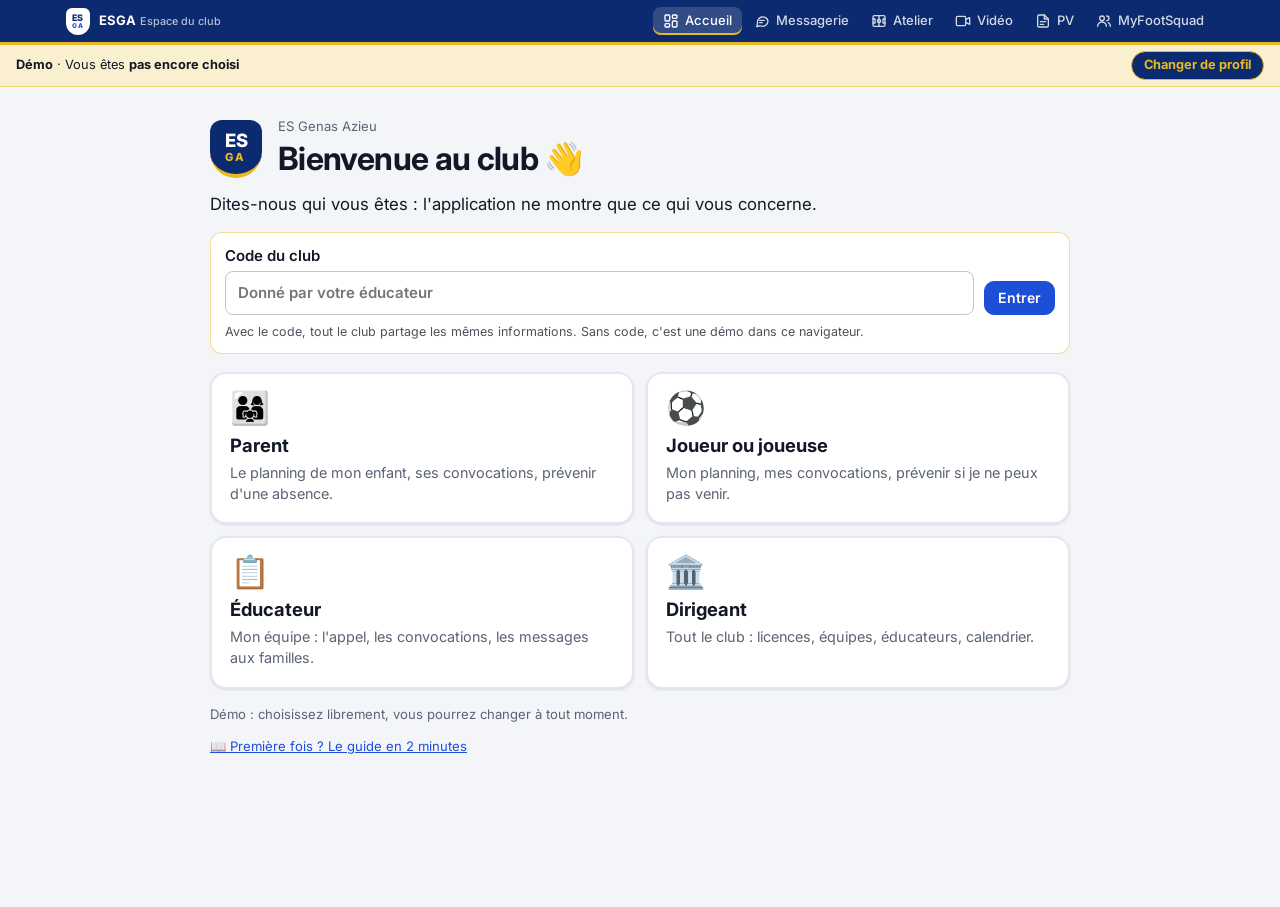
==== commit d08f99bf: "Bouton « Changer de profil » lisible : marine et or sur tous les bandeaux Co-Authored-By: Claude Opu" ====
--- a/index.html
+++ b/index.html
@@ -17,10 +17,10 @@
   <meta name="description" content="ES Genas Azieu : console du club, licenciés, éducateurs, équipes, calendrier, convocations et présences, au même endroit">
   <link rel="preconnect" href="https://fonts.googleapis.com"><link rel="preconnect" href="https://fonts.gstatic.com" crossorigin>
   <link rel="stylesheet" href="https://fonts.googleapis.com/css2?family=Inter:wght@400;500;600;700;800&display=swap">
-  <link rel="stylesheet" href="commun/charte.css?v=2026-11-22s">
-  <link rel="stylesheet" href="console/style.css?v=2026-11-22a">
+  <link rel="stylesheet" href="commun/charte.css?v=2026-11-23r">
+  <link rel="stylesheet" href="console/style.css?v=2026-11-23r">
   <script src="commun/modules.js?v=2026-11-22s" data-module="console" defer></script>
-  <script src="commun/club.js?v=2026-11-22s"></script>
+  <script src="commun/club.js?v=2026-11-23c"></script>
 </head>
 <body class="chargement">
   <div class="demo-bandeau">
@@ -39,6 +39,6 @@
   </aside>
   <div class="toast" id="toast" role="status" hidden></div>
 
-  <script src="console/app.js?v=2026-11-23p"></script>
+  <script src="console/app.js?v=2026-11-23c"></script>
 </body>
 </html>
--- a/commun/charte.css
+++ b/commun/charte.css
@@ -69,3 +69,8 @@
 .esga-btn-or { background: var(--esga-or); border-color: var(--esga-or); color: #1b1400; }
 .esga-btn-or:hover { background: #f1c63a; border-color: #f1c63a; }
 .esga-kicker { margin: 0; font-size: .72rem; text-transform: uppercase; letter-spacing: .09em; font-weight: 600; opacity: .8; }
+
+/* « Changer de profil » : bouton marine et or, lisible sur tous les bandeaux (démo jaune, en ligne vert) et en thème sombre */
+.changer-profil, .menu a.changer { display: inline-flex; align-items: center; gap: 4px; padding: 4px 12px; border-radius: 999px; background: var(--esga-marine); color: var(--esga-or) !important; border: 1px solid var(--esga-or); font-weight: 700; font-size: .8rem; text-decoration: none; white-space: nowrap; }
+.changer-profil:hover, .menu a.changer:hover { background: var(--esga-or); color: var(--esga-marine) !important; }
+.changer-profil:focus-visible, .menu a.changer:focus-visible { outline: 2px solid var(--esga-or); outline-offset: 2px; }
--- a/console/style.css
+++ b/console/style.css
@@ -283,8 +283,8 @@
 /* ---------- Bienvenue : qui êtes-vous ? ---------- */
 body.choix .console { grid-template-columns: minmax(0, 1fr); }
 body.choix .menu { display: none; }
-.changer-profil { font-weight: 700; color: var(--esga-marine); }
-.menu .changer { display: inline-block; margin-top: 6px; font-size: .78rem; font-weight: 600; }
+
+.menu a.changer { margin-top: 8px; padding: 3px 10px; font-size: .76rem; }
 .bienvenue { max-width: 860px; margin: 10px auto 0; }
 .bv-tete { display: flex; gap: 16px; align-items: center; margin-bottom: 8px; }
 .bv-tete h1 { margin: 0; font-size: clamp(1.5rem, 4vw, 2rem); letter-spacing: -.02em; }
@@ -530,3 +530,24 @@
 .tuile-j.abs { opacity: .6; } .tuile-j.abs b { text-decoration: line-through; } .tuile-j.abs small { color: var(--ko); font-weight: 700; }
 .cq-pied { margin: 8px 0 0; text-align: right; }
 @media (max-width: 820px) { .tuiles-j { grid-template-columns: repeat(auto-fill, minmax(86px, 1fr)); gap: 6px; } .tuile-j { padding: 8px 4px 6px; } }
+
+/* Météo du match (prévision Open-Meteo) */
+.meteo { display: inline-flex; align-items: center; gap: 4px; margin-left: 6px; padding: 1px 8px; border-radius: 999px; background: var(--esga-doux); color: var(--esga-texte); font-size: .8rem; white-space: nowrap; vertical-align: middle; }
+.meteo:empty { display: none; }
+p .meteo { margin: 4px 0 0; }
+
+/* Covoiturage entre familles */
+.covoit { margin-top: 14px; padding: 12px 14px; border: 1px dashed var(--esga-ligne); border-radius: 12px; background: var(--esga-carte-2); }
+.covoit h3 { margin: 0 0 8px; font-size: .95rem; }
+.covoit h3 small { font-weight: 500; color: var(--esga-gris); }
+.covoit-moi { display: flex; gap: 10px; align-items: center; margin: 0 0 8px; padding: 8px 10px; border-radius: 10px; font-size: .88rem; }
+.covoit-moi.ok { background: color-mix(in srgb, var(--esga-vert) 12%, transparent); }
+.covoit-moi.att { background: color-mix(in srgb, var(--esga-or) 16%, transparent); }
+.covoit-actions { display: flex; flex-wrap: wrap; gap: 6px; margin: 0 0 8px; }
+.covoit-places { display: flex; flex-wrap: wrap; align-items: center; gap: 6px; margin: 0 0 10px; font-size: .88rem; }
+.covoit-places .btn { min-width: 44px; justify-content: center; }
+.covoit-liste { list-style: none; margin: 0 0 8px; padding: 0; display: grid; gap: 6px; }
+.covoit-liste li { display: flex; justify-content: space-between; align-items: center; gap: 8px; padding: 8px 10px; border-radius: 10px; background: var(--esga-carte); border: 1px solid var(--esga-ligne); }
+.covoit-liste li span { display: flex; flex-direction: column; font-size: .88rem; }
+.covoit-liste li small, .covoit-cherche { color: var(--esga-gris); font-size: .82rem; }
+.covoit-cherche { margin: 0 0 6px; }
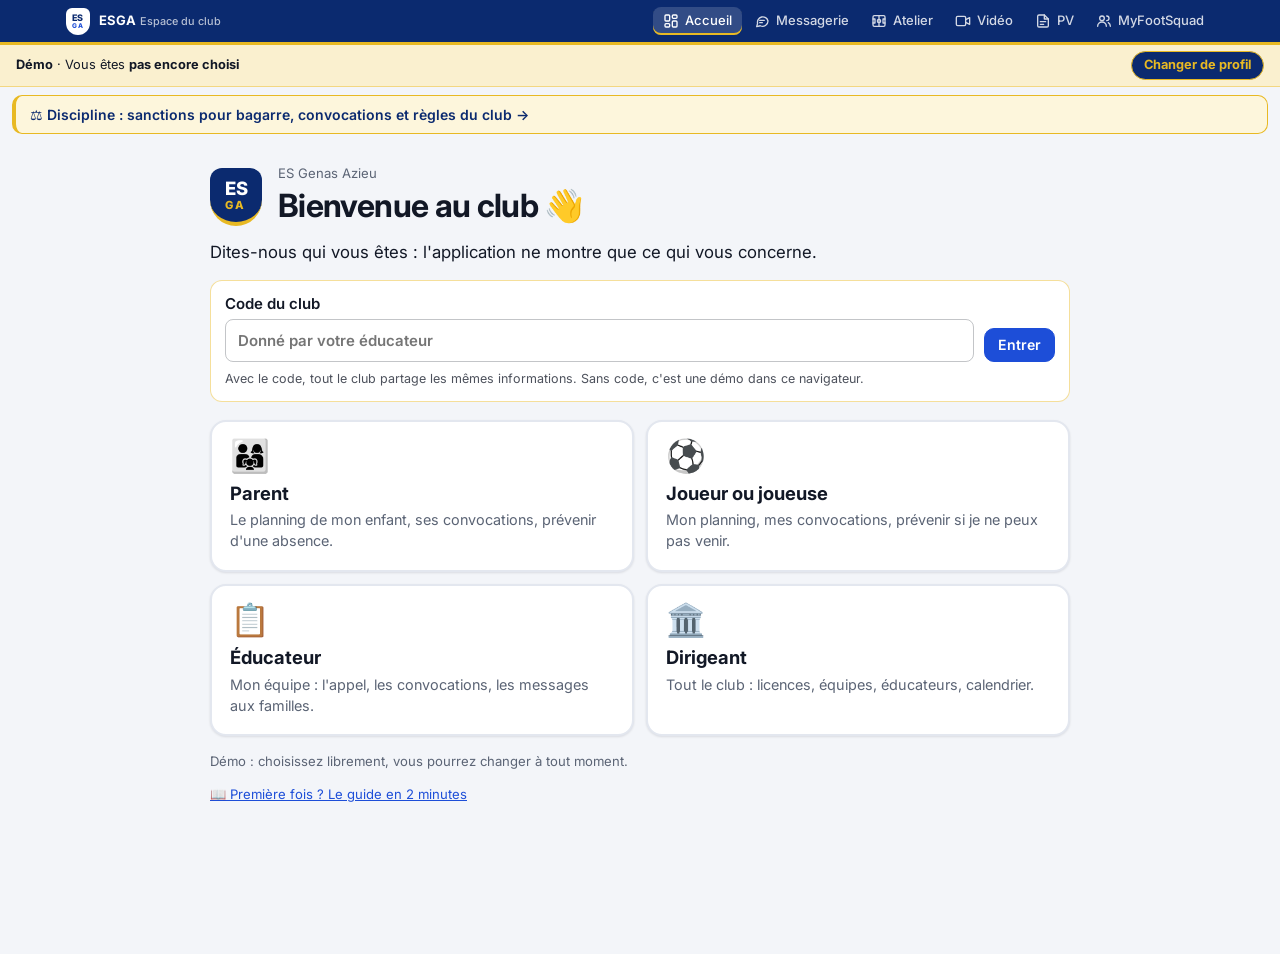
==== commit 7db7cad7: "Ajouter un lien visible vers la page Discipline sur l'accueil Co-Authored-By: Claude Haiku 5.5 <nore" ====
--- a/index.html
+++ b/index.html
@@ -18,15 +18,16 @@
   <link rel="preconnect" href="https://fonts.googleapis.com"><link rel="preconnect" href="https://fonts.gstatic.com" crossorigin>
   <link rel="stylesheet" href="https://fonts.googleapis.com/css2?family=Inter:wght@400;500;600;700;800&display=swap">
   <link rel="stylesheet" href="commun/charte.css?v=2026-11-23r">
-  <link rel="stylesheet" href="console/style.css?v=2026-11-23r">
+  <link rel="stylesheet" href="console/style.css?v=2026-11-23w">
   <script src="commun/modules.js?v=2026-11-22s" data-module="console" defer></script>
-  <script src="commun/club.js?v=2026-11-23c"></script>
+  <script src="commun/club.js?v=2026-11-23w"></script>
 </head>
 <body class="chargement">
   <div class="demo-bandeau">
     <span><b id="modeClub">Démo</b> · Vous êtes <b id="quiSuisJe"></b></span>
     <a class="changer-profil" href="#bienvenue">Changer de profil</a>
   </div>
+  <a href="discipline.html" style="display:block;margin:8px 12px 0;padding:9px 14px;border-radius:10px;background:#fdf6dc;border:1px solid #e8b923;border-left:4px solid #e8b923;color:#0b2a6f;font:600 14px/1.4 Inter,system-ui,sans-serif;text-decoration:none">⚖️ Discipline : sanctions pour bagarre, convocations et règles du club →</a>
   <div class="console">
     <nav class="menu" id="menu" aria-label="Sections"></nav>
     <main class="contenu" id="contenu" tabindex="-1"></main>
@@ -39,6 +40,6 @@
   </aside>
   <div class="toast" id="toast" role="status" hidden></div>
 
-  <script src="console/app.js?v=2026-11-23c"></script>
+  <script src="console/app.js?v=2026-11-23w"></script>
 </body>
 </html>
--- a/console/style.css
+++ b/console/style.css
@@ -551,3 +551,34 @@
 .covoit-liste li span { display: flex; flex-direction: column; font-size: .88rem; }
 .covoit-liste li small, .covoit-cherche { color: var(--esga-gris); font-size: .82rem; }
 .covoit-cherche { margin: 0 0 6px; }
+
+/* Onglet Classement (saison officielle) */
+.liste .c { text-align: center; }
+.liste tr.moi td { background: color-mix(in srgb, var(--esga-or, #c9a227) 16%, transparent); }
+details.autres { margin-top: 12px; }
+details.autres summary { cursor: pointer; font-weight: 600; color: var(--esga-gris); }
+details.autres h3 { font-size: .8rem; text-transform: uppercase; letter-spacing: .06em; color: var(--esga-gris); margin: 14px 0 6px; }
+.liste.saison td.nom, .liste.saison td.rencontre { white-space: normal; }
+.liste.saison .sc { display: inline-block; min-width: 3.2em; text-align: center; color: var(--esga-gris); font-variant-numeric: tabular-nums; }
+.liste.saison .sc b { color: var(--esga-texte, inherit); }
+.recap-cl { margin-bottom: 18px; }
+.liste .forme .etiq { padding: 2px 6px; margin-right: 2px; }
+.liste sup { font-size: .65em; }
+.recap-cl td.nom b { white-space: nowrap; }
+@media (max-width: 820px) { .liste .forme .etiq:nth-child(-n+2) { display: none; } .liste .forme .etiq { padding: 2px 5px; } }
+@media (max-width: 820px) { .recap-cl .liste .seul-m { display: block; margin-top: 2px; } }
+
+/* Mes matchs (accueil coach) */
+.bande-matchs { margin: 0 0 16px; }
+.bande-matchs h2 { display: flex; align-items: baseline; gap: 10px; font-size: 1.05rem; margin: 0 0 10px; }
+.bande-matchs h2 .plus { margin-left: auto; font-size: .84rem; font-weight: 600; }
+.tm-liste { display: grid; grid-auto-flow: column; grid-auto-columns: minmax(190px, 1fr); gap: 10px; overflow-x: auto; padding-bottom: 4px; scroll-snap-type: x mandatory; }
+.tm { scroll-snap-align: start; display: flex; flex-direction: column; gap: 4px; padding: 12px 14px; border-radius: var(--esga-rayon); background: var(--esga-carte); border: 1px solid var(--esga-ligne); box-shadow: var(--esga-ombre); color: var(--esga-texte); text-decoration: none; border-top: 4px solid var(--match); }
+.tm:hover { border-color: var(--match); }
+.tm.passe { border-top-color: var(--esga-gris); }
+.tm small { color: var(--esga-gris); font-size: .78rem; }
+.tm b { font-size: .98rem; line-height: 1.25; }
+.tm .etiq, .tm .score { align-self: flex-start; margin-top: 4px; }
+@media (max-width: 820px) { .tm-liste { grid-auto-columns: 72%; } }
+@media (prefers-color-scheme: dark) { :root:not([data-theme="light"]) .etiq.or { color: #f3cf5a; } }
+:root[data-theme="dark"] .etiq.or { color: #f3cf5a; }
